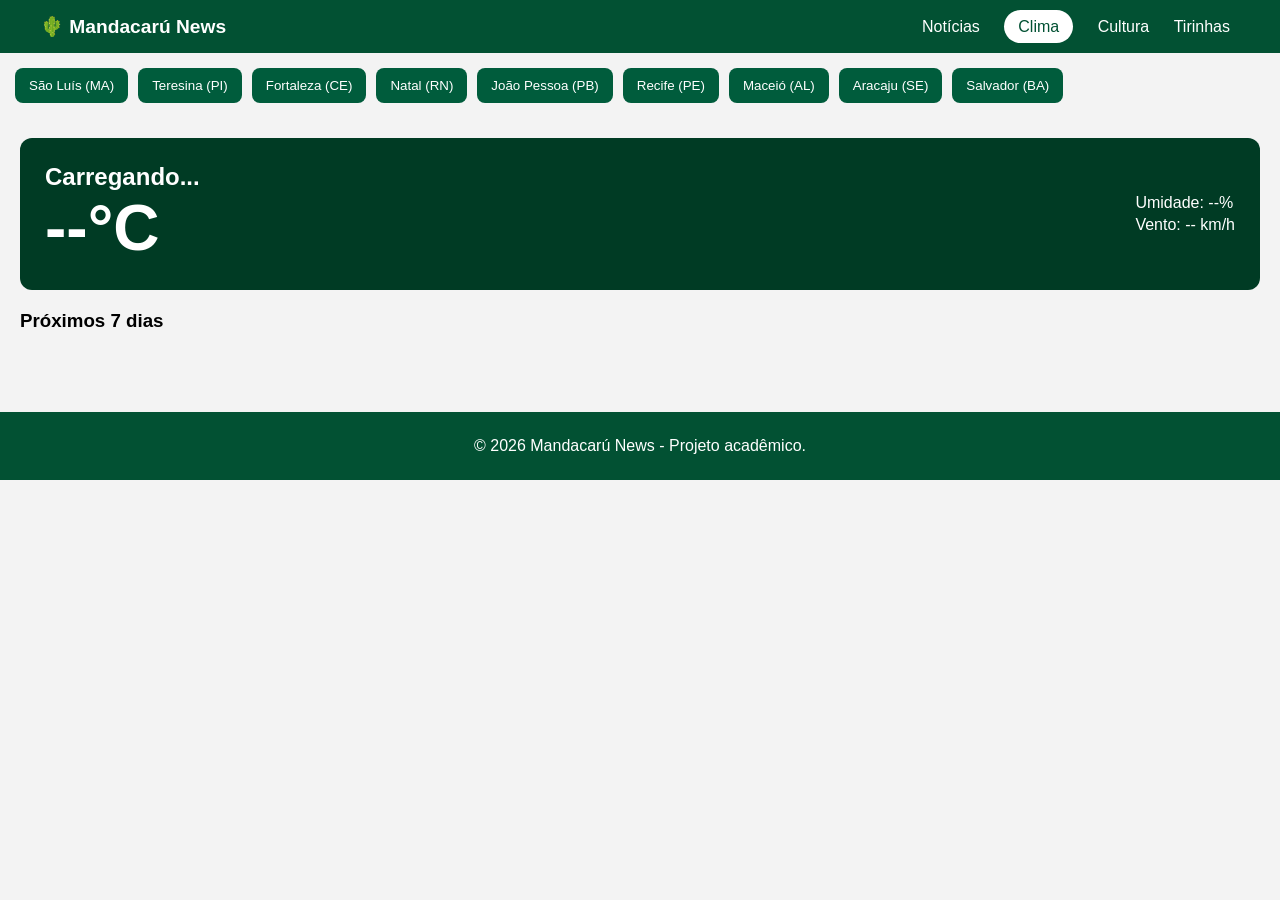
==== mandacaru-news-site/clima.html @ 02eb1157 "unificação de arquivos" ====
<!DOCTYPE html>
<html lang="pt-BR">
<head>
  <meta charset="UTF-8">
  <meta name="viewport" content="width=device-width, initial-scale=1.0">
  <title>Clima Nordeste — Mandacarú News</title>
  <link rel="stylesheet" href="styles.css">
</head>
<body class="pg-clima">

  <header class="header">
    <div class="header__logo">🌵 Mandacarú News</div>
    <nav class="header__nav">
      <a href="home.html">Notícias</a>
      <a href="clima.html" class="active">Clima</a>
      <a href="culinaria.html">Cultura</a>
      <a href="tirinhas.html">Tirinhas</a>
    </nav>
  </header>

  <div id="clima-tabs" class="clima-tabs"></div>

  <div class="clima-card">
    <div>
      <h2 id="clima-cidade">Carregando...</h2>
      <div id="clima-temp" class="clima-card__temp">--°C</div>
    </div>
    <div class="clima-card__info">
      <p>Umidade: <span id="clima-umidade">--</span>%</p>
      <p>Vento: <span id="clima-vento">--</span> km/h</p>
    </div>
  </div>

  <h3 class="clima-subtitulo">Próximos 7 dias</h3>
  <div id="clima-forecast" class="clima-forecast"></div>

  <footer class="footer">
    <p>© 2026 Mandacarú News - Projeto acadêmico.</p>
  </footer>

  <script src="scripts.js"></script>
</body>
</html>
---- mandacaru-news-site/styles.css ----
/* ============================================================
   styles.css — Mandacarú News · CSS unificado
   ============================================================ */

/* ---------- Reset ---------- */
*, *::before, *::after {
  margin: 0;
  padding: 0;
  box-sizing: border-box;
  font-family: Arial, sans-serif;
}

/* ---------- Variáveis ---------- */
:root {
  --verde:     #005c3c;
  --verde-esc: #025133;
  --laranja:   #c56b1f;
  --bg:        #f3f3f3;
  --branco:    #fff;
  --texto:     #222;
}

/* ============================================================
   COMPONENTES GLOBAIS
   ============================================================ */

/* ---------- Header ---------- */
.header {
  background: var(--verde-esc);
  color: var(--branco);
  padding: 15px 40px;
  display: flex;
  justify-content: space-between;
  align-items: center;
}

.header__logo {
  font-size: 1.2rem;
  font-weight: bold;
}

.header__nav a {
  color: var(--branco);
  text-decoration: none;
  margin: 0 10px;
}

.header__nav a.active {
  background: var(--branco);
  color: var(--verde-esc);
  padding: 8px 14px;
  border-radius: 20px;
}

.header__search {
  padding: 6px 12px;
  border: none;
  border-radius: 20px;
  outline: none;
}

/* ---------- Footer ---------- */
.footer {
  background: var(--verde-esc);
  color: var(--branco);
  text-align: center;
  padding: 25px;
  margin-top: 40px;
}

/* ============================================================
   HOME
   ============================================================ */

body.pg-home {
  background: #f4f4f4;
}

/* Hero */
.home-hero {
  height: 420px;
  background: linear-gradient(rgba(0,0,0,.4), rgba(0,0,0,.4)),
              url('https://picsum.photos/1400/600') center/cover no-repeat;
  color: var(--branco);
  display: flex;
  flex-direction: column;
  justify-content: center;
  padding: 60px;
}

.home-hero__titulo {
  font-size: 42px;
}

/* Barra de categorias */
.home-cats {
  background: var(--verde-esc);
  padding: 15px;
  text-align: center;
}

.home-cats__btn {
  margin: 5px;
  padding: 10px 20px;
  border: none;
  border-radius: 20px;
  cursor: pointer;
}

/* Conteúdo principal */
.home-main {
  max-width: 1200px;
  margin: auto;
  padding: 30px;
}

/* Cards de notícias */
.home-card {
  display: flex;
  gap: 20px;
  background: var(--branco);
  margin: 20px 0;
  padding: 15px;
  border-radius: 12px;
}

.home-card__img {
  width: 300px;
  border-radius: 10px;
}

.home-vermais {
  display: block;
  margin: 30px auto;
  padding: 12px 30px;
  cursor: pointer;
}

/* ============================================================
   CLIMA
   ============================================================ */

body.pg-clima {
  background: var(--bg);
}

/* Abas das capitais */
.clima-tabs {
  display: flex;
  gap: 10px;
  overflow-x: auto;
  padding: 15px;
}

.clima-tab {
  background: var(--verde);
  color: var(--branco);
  border: none;
  padding: 10px 14px;
  border-radius: 8px;
  cursor: pointer;
  white-space: nowrap;
}

.clima-tab:hover {
  background: var(--verde-esc);
}

/* Card principal do clima */
.clima-card {
  margin: 20px;
  background: #003b24;
  color: var(--branco);
  padding: 25px;
  border-radius: 12px;
  display: flex;
  justify-content: space-between;
  align-items: center;
}

.clima-card__temp {
  font-size: 64px;
  font-weight: bold;
}

.clima-card__info p {
  margin: 4px 0;
}

/* Previsão dos 7 dias */
.clima-subtitulo {
  padding-left: 20px;
}

.clima-forecast {
  display: grid;
  grid-template-columns: repeat(auto-fit, minmax(120px, 1fr));
  gap: 10px;
  padding: 20px;
}

.clima-forecast__dia {
  background: var(--verde);
  color: var(--branco);
  padding: 12px;
  border-radius: 10px;
  text-align: center;
}

/* ============================================================
   CULTURA (culinária / dança / costumes / gírias)
   ============================================================ */

body.pg-cultura {
  background: var(--bg);
  color: var(--texto);
}

.cultura-main {
  max-width: 1200px;
  margin: auto;
  padding: 30px;
}

.cultura-main h1 {
  margin-bottom: 20px;
}

/* Sub-categorias */
.cultura-subcats {
  display: flex;
  gap: 25px;
  color: var(--laranja);
  font-weight: bold;
  margin-bottom: 30px;
  flex-wrap: wrap;
}

.cultura-subcats__item {
  cursor: pointer;
}

.cultura-subcats__item.ativo {
  text-decoration: underline;
}

/* Grade de cards */
.cultura-cards {
  display: grid;
  grid-template-columns: repeat(auto-fit, minmax(220px, 1fr));
  gap: 20px;
  margin: 20px 0 40px;
}

.cultura-card {
  background: var(--branco);
  border-radius: 12px;
  padding: 10px;
  box-shadow: 0 2px 8px rgba(0,0,0,.1);
}

.cultura-card__img {
  width: 100%;
  height: 150px;
  object-fit: cover;
  border-radius: 10px;
}

.cultura-card h3 {
  margin: 10px 0;
}

/* ============================================================
   PERFIL
   ============================================================ */

body.pg-perfil {
  background: var(--bg);
}

.perfil-container {
  display: grid;
  grid-template-columns: 260px 1fr;
  gap: 20px;
  max-width: 1400px;
  margin: 20px auto;
  padding: 20px;
}

/* Sidebar do perfil */
.perfil-sidebar {
  background: var(--branco);
  border-radius: 12px;
  padding: 20px;
}

.perfil-sidebar__user {
  display: flex;
  gap: 12px;
  align-items: center;
  margin-bottom: 20px;
}

.perfil-sidebar__user img {
  border-radius: 50%;
}

.perfil-sidebar__nav {
  list-style: none;
}

.perfil-sidebar__nav li {
  padding: 14px;
  border-radius: 8px;
  margin-bottom: 10px;
  cursor: pointer;
}

.perfil-sidebar__nav li.active {
  background: #e8ece8;
  font-weight: bold;
}

/* Conteúdo do perfil */
.perfil-content {
  background: var(--branco);
  border-radius: 12px;
  padding: 20px;
}

.perfil-header {
  display: flex;
  align-items: center;
  gap: 15px;
  margin-bottom: 25px;
}

.perfil-header img {
  border-radius: 50%;
}

/* Formulário */
.perfil-form {
  display: grid;
  grid-template-columns: 1fr 1fr;
  gap: 20px;
}

.perfil-form .full {
  grid-column: 1 / -1;
}

.perfil-form label {
  display: block;
  margin-bottom: 6px;
}

.perfil-form input,
.perfil-form select {
  width: 100%;
  padding: 12px;
  border: 1px solid #ddd;
  border-radius: 6px;
}

.perfil-save-btn {
  margin-top: 25px;
  background: var(--verde);
  color: var(--branco);
  border: none;
  padding: 14px 24px;
  border-radius: 10px;
  cursor: pointer;
}

.perfil-save-btn:hover {
  background: var(--verde-esc);
}

/* ============================================================
   TIRINHAS
   ============================================================ */

body.pg-tirinhas {
  background: #f2f2f2;
}

.tirinhas-layout {
  max-width: 1200px;
  margin: auto;
  padding: 30px;
  display: grid;
  grid-template-columns: 3fr 1fr;
  gap: 25px;
}

/* Área dos quadrinhos */
.tirinhas-area {
  background: #e8e8e8;
  padding: 20px;
  border-radius: 10px;
}

.tirinhas-area h1 {
  text-align: center;
  margin-bottom: 15px;
}

.tirinhas-grid {
  display: grid;
  grid-template-columns: 1fr 1fr;
}

.tirinhas-panel {
  height: 180px;
  background: var(--branco);
  border: 1px solid #999;
  display: flex;
  align-items: center;
  justify-content: center;
}

/* Sidebar de séries */
.tirinhas-sidebar {
  background: var(--branco);
  padding: 15px;
  border-radius: 10px;
}

.tirinhas-sidebar h3 {
  margin-bottom: 15px;
}

.tirinhas-sidebar__btn {
  width: 100%;
  padding: 12px;
  margin-bottom: 10px;
  border: none;
  border-radius: 8px;
  background: #f3f3f3;
  cursor: pointer;
}

.tirinhas-sidebar__btn:hover {
  background: #e0e0e0;
}

.tirinhas-sidebar__btn.selected {
  background: var(--verde);
  color: var(--branco);
}

.tirinhas-sidebar__btn.more {
  margin-top: 20px;
}
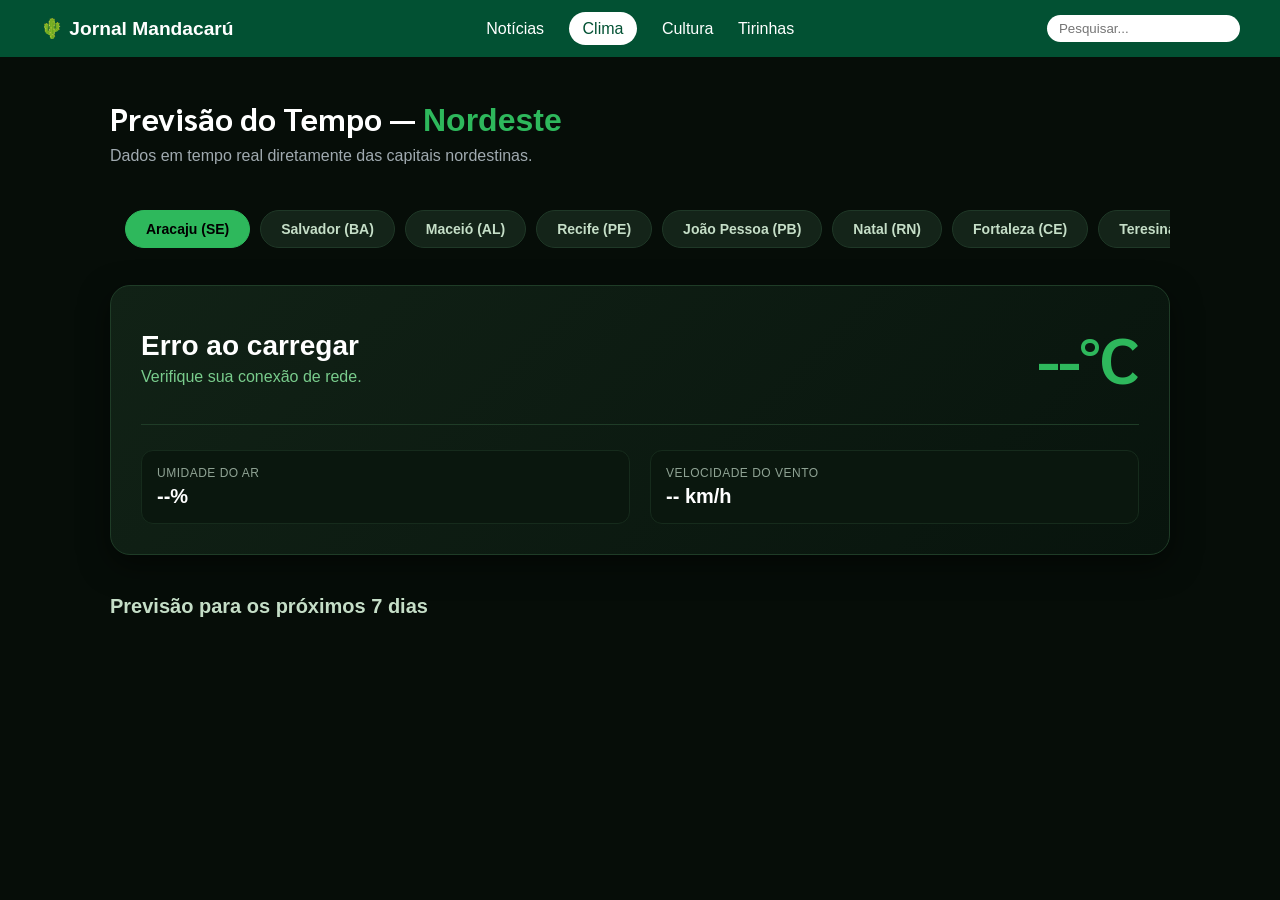
==== commit 0d53a6c1: "Melhoria na aba de Clima + Integração Open-Meteo API" ====
--- a/mandacaru-news-site/clima.html
+++ b/mandacaru-news-site/clima.html
@@ -3,41 +3,60 @@
 <head>
   <meta charset="UTF-8">
   <meta name="viewport" content="width=device-width, initial-scale=1.0">
-  <title>Clima Nordeste — Mandacarú News</title>
+  <title>Clima Nordeste — Jornal Mandacarú</title>
+  <link rel="preconnect" href="https://fonts.googleapis.com" />
+  <link rel="preconnect" href="https://fonts.gstatic.com" crossorigin />
+  <link href="https://fonts.googleapis.com/css2?family=Inter:wght@400;600;700&family=Sarabun:ital,wght@1,700&display=swap" rel="stylesheet" />
   <link rel="stylesheet" href="styles.css">
 </head>
 <body class="pg-clima">
 
   <header class="header">
-    <div class="header__logo">🌵 Mandacarú News</div>
+    <div class="header__logo">🌵 Jornal Mandacarú</div>
     <nav class="header__nav">
       <a href="home.html">Notícias</a>
       <a href="clima.html" class="active">Clima</a>
       <a href="culinaria.html">Cultura</a>
       <a href="tirinhas.html">Tirinhas</a>
     </nav>
+    <input class="header__search" type="text" placeholder="Pesquisar...">
   </header>
 
-  <div id="clima-tabs" class="clima-tabs"></div>
+  <main class="clima-container">
+    <header class="clima-header">
+      <h1>Previsão do Tempo — <span class="color-green">Nordeste</span></h1>
+      <p>Dados em tempo real diretamente das capitais nordestinas.</p>
+    </header>
 
-  <div class="clima-card">
-    <div>
-      <h2 id="clima-cidade">Carregando...</h2>
-      <div id="clima-temp" class="clima-card__temp">--°C</div>
+    <div id="clima-tabs" class="clima-tabs"></div>
+
+    <div class="clima-main-card">
+      <div class="clima-main-info">
+        <div>
+          <h2 id="clima-cidade">Carregando...</h2>
+          <p id="clima-condicao" class="clima-condicao">Buscando dados...</p>
+        </div>
+        <div id="clima-temp" class="clima-temp">--°C</div>
+      </div>
+      
+      <div class="clima-metrics">
+        <div class="metric-box">
+          <span class="metric-label">Umidade do Ar</span>
+          <span id="clima-umidade" class="metric-value">--%</span>
+        </div>
+        <div class="metric-box">
+          <span class="metric-label">Velocidade do Vento</span>
+          <span id="clima-vento" class="metric-value">-- km/h</span>
+        </div>
+      </div>
     </div>
-    <div class="clima-card__info">
-      <p>Umidade: <span id="clima-umidade">--</span>%</p>
-      <p>Vento: <span id="clima-vento">--</span> km/h</p>
-    </div>
-  </div>
 
-  <h3 class="clima-subtitulo">Próximos 7 dias</h3>
-  <div id="clima-forecast" class="clima-forecast"></div>
-
-  <footer class="footer">
-    <p>© 2026 Mandacarú News - Projeto acadêmico.</p>
-  </footer>
+    <section class="clima-forecast-section">
+      <h3>Previsão para os próximos 7 dias</h3>
+      <div id="clima-forecast" class="clima-forecast-grid"></div>
+    </section>
+  </main>
 
   <script src="scripts.js"></script>
 </body>
-</html>
+</html>
--- a/mandacaru-news-site/styles.css
+++ b/mandacaru-news-site/styles.css
@@ -453,3 +453,356 @@
 .tirinhas-sidebar__btn.more {
   margin-top: 20px;
 }
+
+/* ============================================================
+   AUTH (LOGIN E CADASTRO)
+   ============================================================ */
+body.pg-auth {
+  background: #000;
+  font-family: 'Inter', Arial, sans-serif;
+  min-height: 100vh;
+}
+
+.auth-page {
+  display: grid;
+  min-height: 100vh;
+  width: 100%;
+  grid-template-columns: 1fr;
+  overflow: hidden;
+}
+
+@media (min-width: 1024px) {
+  .auth-page {
+    grid-template-columns: 1fr 1fr; /* Divide a tela ao meio no desktop */
+  }
+}
+
+.auth-left {
+  position: relative;
+  display: flex;
+  flex-direction: column;
+  justify-content: center;
+  padding: 40px;
+  color: #fff;
+  background: #041207; /* Fundo verde super escuro simulando o design */
+  z-index: 1;
+}
+
+@media (min-width: 1024px) {
+  .auth-left {
+    padding: 60px 100px;
+  }
+}
+
+.auth-gradient {
+  position: absolute;
+  inset: 0;
+  background: radial-gradient(circle at top left, rgba(8, 122, 45, 0.15), transparent 60%),
+              radial-gradient(circle at bottom right, rgba(8, 122, 45, 0.15), transparent 60%);
+  z-index: -1;
+  pointer-events: none;
+}
+
+.auth-switch-text {
+  font-size: 14px;
+  margin-bottom: 30px;
+  color: #ccc;
+}
+
+.auth-switch-text a {
+  color: #6da370;
+  text-decoration: none;
+  font-weight: 600;
+}
+
+.auth-title {
+  font-family: 'Sarabun', sans-serif;
+  font-size: 46px;
+  font-weight: 700;
+  font-style: italic;
+  line-height: 1.1;
+  margin-bottom: 20px;
+}
+
+.color-red { color: #d61c38; }
+.color-green { color: #2eb85c; }
+
+.auth-tagline {
+  font-size: 18px;
+  color: #d1d1d1;
+  margin-bottom: 40px;
+  line-height: 1.5;
+  max-width: 500px;
+}
+
+.auth-form {
+  display: flex;
+  flex-direction: column;
+  gap: 15px;
+  max-width: 450px;
+}
+
+.auth-input {
+  width: 100%;
+  padding: 16px 20px;
+  border-radius: 12px;
+  border: none;
+  background: #c5dec7; /* Verde claro dos inputs do protótipo */
+  color: #333;
+  font-size: 16px;
+  outline: none;
+  transition: box-shadow 0.2s;
+}
+
+.auth-input::placeholder {
+  color: #556b57;
+}
+
+.auth-input:focus {
+  box-shadow: 0 0 0 3px rgba(46, 184, 92, 0.4);
+}
+
+.auth-forgot {
+  text-align: right;
+  margin-top: -5px;
+}
+
+.auth-forgot-btn {
+  background: none;
+  border: none;
+  color: #a3cfa6;
+  cursor: pointer;
+  font-size: 13px;
+}
+
+.auth-submit-btn {
+  margin-top: 10px;
+  padding: 16px;
+  border-radius: 12px;
+  border: none;
+  background: #096a35; /* Verde escuro do botão */
+  color: #fff;
+  font-size: 16px;
+  font-weight: bold;
+  cursor: pointer;
+  transition: background 0.2s;
+}
+
+.auth-submit-btn:hover {
+  background: #064d26;
+}
+
+.auth-submit-btn:disabled {
+  opacity: 0.7;
+  cursor: not-allowed;
+}
+
+.auth-error-msg {
+  display: none;
+  color: #ff6b6b;
+  font-size: 14px;
+  margin-top: -5px;
+}
+
+.auth-right {
+  display: none;
+}
+
+@media (min-width: 1024px) {
+  .auth-right {
+    display: block;
+    height: 100vh;
+  }
+  .auth-right img {
+    width: 100%;
+    height: 100%;
+    object-fit: cover;
+  }
+}
+
+/* ============================================================
+   PÁGINA DE CLIMA (WEATHER DASHBOARD)
+   ============================================================ */
+body.pg-clima {
+  background: #060d08; /* Fundo escuro */
+  color: #fff;
+  min-height: 100vh;
+}
+
+.clima-container {
+  max-width: 1100px;
+  margin: 0 auto;
+  padding: 40px 20px;
+}
+
+.clima-header {
+  margin-bottom: 30px;
+}
+
+.clima-header h1 {
+  font-family: 'Sarabun', sans-serif;
+  font-size: 32px;
+  margin-bottom: 8px;
+}
+
+.clima-header p {
+  color: #a0aab0;
+  font-size: 16px;
+}
+
+/* Área de Rolagem das Abas das Capitais */
+.clima-tabs {
+  display: flex;
+  gap: 10px;
+  overflow-x: auto;
+  padding-bottom: 12px;
+  margin-bottom: 25px;
+  scrollbar-width: thin;
+}
+
+.clima-tabs::-webkit-scrollbar {
+  height: 6px;
+}
+
+.clima-tabs::-webkit-scrollbar-thumb {
+  background: #2eb85c;
+  border-radius: 4px;
+}
+
+.clima-tab-btn {
+  background: #142419;
+  color: #c5dec7;
+  border: 1px solid #1f3827;
+  padding: 10px 20px;
+  border-radius: 20px;
+  cursor: pointer;
+  white-space: nowrap;
+  font-size: 14px;
+  font-weight: 600;
+  transition: all 0.2s ease;
+}
+
+.clima-tab-btn:hover {
+  background: #1d3625;
+}
+
+.clima-tab-btn.active {
+  background: #2eb85c;
+  color: #000;
+  border-color: #2eb85c;
+}
+
+/* Card Principal */
+.clima-main-card {
+  background: linear-gradient(135deg, #112216 0%, #08140d 100%);
+  border: 1px solid #1f3c27;
+  border-radius: 20px;
+  padding: 30px;
+  box-shadow: 0 10px 30px rgba(0,0,0,0.5);
+  margin-bottom: 40px;
+}
+
+.clima-main-info {
+  display: flex;
+  justify-content: space-between;
+  align-items: center;
+  border-bottom: 1px solid #1f3c27;
+  padding-bottom: 25px;
+  margin-bottom: 25px;
+}
+
+#clima-cidade {
+  font-size: 28px;
+  font-weight: 700;
+  margin-bottom: 6px;
+}
+
+.clima-condicao {
+  font-size: 16px;
+  color: #79cc8c;
+}
+
+.clima-temp {
+  font-size: 64px;
+  font-weight: 700;
+  font-family: 'Sarabun', sans-serif;
+  color: #2eb85c;
+}
+
+/* Métricas Extra (Vento / Umidade) */
+.clima-metrics {
+  display: grid;
+  grid-template-columns: 1fr 1fr;
+  gap: 20px;
+}
+
+.metric-box {
+  background: #0a170e;
+  border: 1px solid #162b1c;
+  padding: 15px;
+  border-radius: 12px;
+  display: flex;
+  flex-direction: column;
+  gap: 5px;
+}
+
+.metric-label {
+  font-size: 12px;
+  color: #8fa394;
+  text-transform: uppercase;
+  letter-spacing: 0.5px;
+}
+
+.metric-value {
+  font-size: 20px;
+  font-weight: 600;
+}
+
+/* Grade de Previsão Semanal */
+.clima-forecast-section h3 {
+  font-size: 20px;
+  margin-bottom: 20px;
+  color: #c5dec7;
+}
+
+.clima-forecast-grid {
+  display: grid;
+  grid-template-columns: repeat(auto-fit, minmax(130px, 1fr));
+  gap: 15px;
+}
+
+.clima-forecast-card {
+  background: #0e1c12;
+  border: 1px solid #1a3321;
+  padding: 20px 15px;
+  border-radius: 16px;
+  text-align: center;
+  display: flex;
+  flex-direction: column;
+  gap: 8px;
+}
+
+.forecast-day {
+  font-size: 14px;
+  font-weight: 600;
+  color: #a0aab0;
+}
+
+.forecast-icon {
+  font-size: 28px;
+  margin: 5px 0;
+}
+
+.forecast-temps {
+  font-size: 14px;
+}
+
+.forecast-max {
+  color: #ff6b6b;
+  font-weight: 600;
+  margin-right: 5px;
+}
+
+.forecast-min {
+  color: #4dadf7;
+}
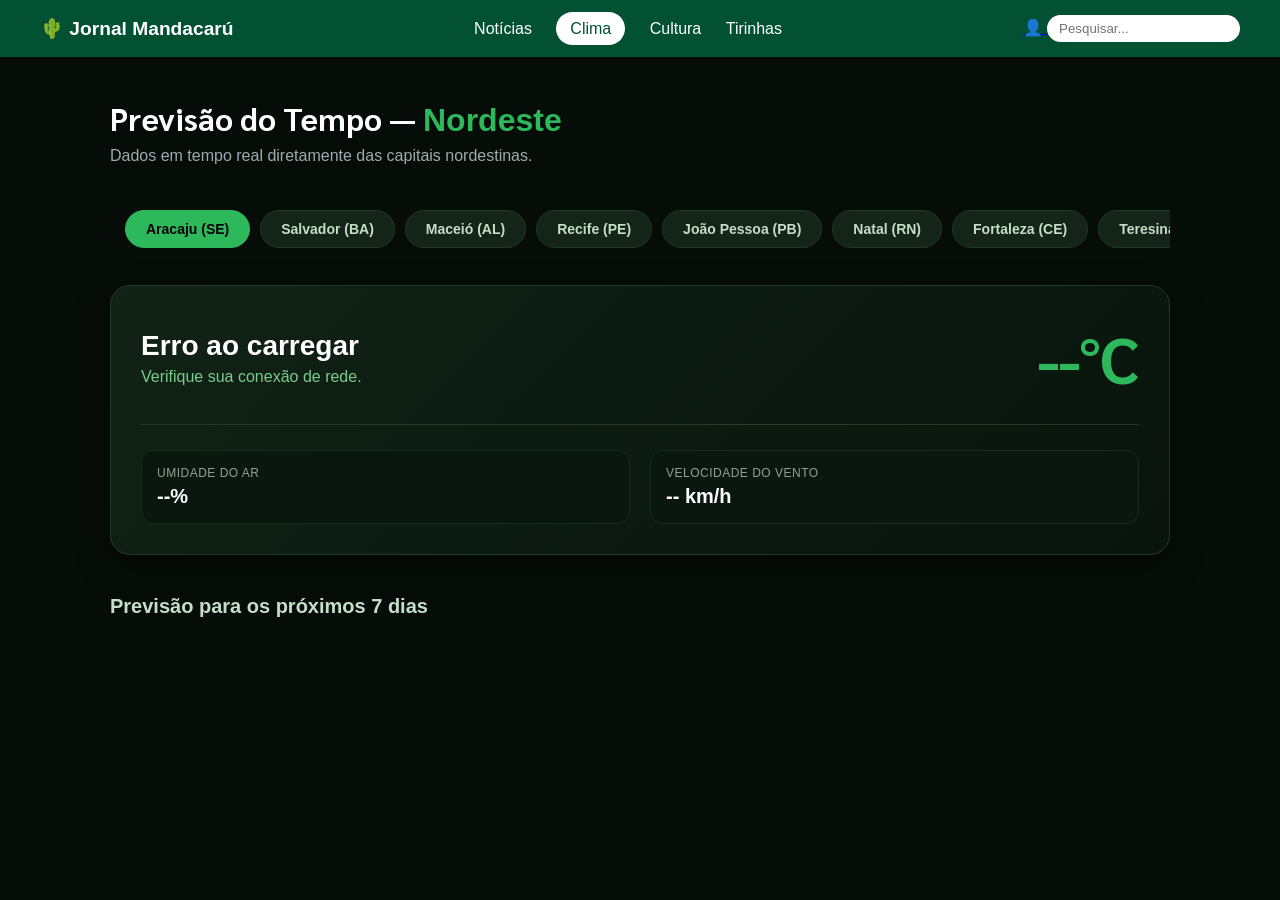
==== commit 646d7f71: "Integração Pefil + CSS Dark" ====
--- a/mandacaru-news-site/clima.html
+++ b/mandacaru-news-site/clima.html
@@ -16,10 +16,21 @@
     <nav class="header__nav">
       <a href="home.html">Notícias</a>
       <a href="clima.html" class="active">Clima</a>
-      <a href="culinaria.html">Cultura</a>
+      <a href="cultura.html">Cultura</a>
       <a href="tirinhas.html">Tirinhas</a>
     </nav>
-    <input class="header__search" type="text" placeholder="Pesquisar...">
+    
+    <div class="header__actions">
+      <a href="perfil.html" class="header__perfil">
+        👤
+      </a>
+
+      <input
+        class="header__search"
+        type="text"
+        placeholder="Pesquisar..."
+      >
+    </div>
   </header>
 
   <main class="clima-container">
--- a/mandacaru-news-site/styles.css
+++ b/mandacaru-news-site/styles.css
@@ -208,173 +208,390 @@
 }
 
 /* ============================================================
-   CULTURA (culinária / dança / costumes / gírias)
+   PÁGINA DE CULTURA (DARK THEME)
    ============================================================ */
-
 body.pg-cultura {
-  background: var(--bg);
-  color: var(--texto);
-}
-
-.cultura-main {
+  background: #060d08; /* Mesmo fundo escuro do Clima e Tirinhas */
+  color: #fff;
+  min-height: 100vh;
+}
+
+.cultura-layout {
   max-width: 1200px;
-  margin: auto;
-  padding: 30px;
-}
-
-.cultura-main h1 {
-  margin-bottom: 20px;
-}
-
-/* Sub-categorias */
-.cultura-subcats {
-  display: flex;
+  margin: 0 auto;
+  padding: 50px 20px;
+}
+
+.cultura-hero {
+  text-align: center;
+  margin-bottom: 50px;
+}
+
+.cultura-hero h1 {
+  font-family: 'Sarabun', sans-serif;
+  font-size: 38px;
+  color: #2eb85c;
+  margin-bottom: 15px;
+}
+
+.cultura-hero p {
+  color: #a0aab0;
+  font-size: 16px;
+  max-width: 600px;
+  margin: 0 auto;
+}
+
+/* Abas de Navegação (Pills) */
+.cultura-tabs {
+  display: flex;
+  justify-content: center;
+  gap: 15px;
+  margin-bottom: 40px;
+  flex-wrap: wrap;
+}
+
+.cultura-tab-btn {
+  background: #0a170e;
+  border: 1px solid #162b1c;
+  color: #c5dec7;
+  padding: 12px 28px;
+  border-radius: 30px;
+  cursor: pointer;
+  font-weight: 600;
+  font-size: 15px;
+  transition: all 0.3s ease;
+}
+
+.cultura-tab-btn:hover {
+  background: #142419;
+  border-color: #2eb85c;
+  color: #fff;
+}
+
+.cultura-tab-btn.active {
+  background: #2eb85c;
+  color: #000;
+  border-color: #2eb85c;
+  box-shadow: 0 4px 15px rgba(46, 184, 92, 0.4);
+}
+
+/* Área de Conteúdo */
+.cultura-content h2 {
+  font-family: 'Sarabun', sans-serif;
+  font-size: 26px;
+  color: #fff;
+  margin-bottom: 25px;
+  border-bottom: 1px solid #1f3c27;
+  padding-bottom: 15px;
+}
+
+.cultura-grid {
+  display: grid;
+  grid-template-columns: repeat(auto-fill, minmax(280px, 1fr));
   gap: 25px;
-  color: var(--laranja);
-  font-weight: bold;
-  margin-bottom: 30px;
-  flex-wrap: wrap;
-}
-
-.cultura-subcats__item {
-  cursor: pointer;
-}
-
-.cultura-subcats__item.ativo {
-  text-decoration: underline;
-}
-
-/* Grade de cards */
-.cultura-cards {
-  display: grid;
-  grid-template-columns: repeat(auto-fit, minmax(220px, 1fr));
-  gap: 20px;
-  margin: 20px 0 40px;
-}
-
+}
+
+/* Estilo dos Cards de Cultura */
 .cultura-card {
-  background: var(--branco);
-  border-radius: 12px;
-  padding: 10px;
-  box-shadow: 0 2px 8px rgba(0,0,0,.1);
+  background: #0a170e;
+  border: 1px solid #162b1c;
+  border-radius: 16px;
+  overflow: hidden;
+  transition: transform 0.3s, box-shadow 0.3s;
+  display: flex;
+  flex-direction: column;
+}
+
+.cultura-card:hover {
+  transform: translateY(-5px);
+  box-shadow: 0 8px 25px rgba(0,0,0,0.6);
+  border-color: #1f3c27;
 }
 
 .cultura-card__img {
   width: 100%;
-  height: 150px;
+  height: 220px;
   object-fit: cover;
-  border-radius: 10px;
+  border-bottom: 1px solid #162b1c;
+}
+
+/* Ajuste para quando o card não tiver imagem (Gírias) */
+.cultura-card.no-img .cultura-card__body {
+  padding-top: 30px;
+}
+
+.cultura-card__body {
+  padding: 25px;
+  flex-grow: 1;
+  display: flex;
+  flex-direction: column;
 }
 
 .cultura-card h3 {
-  margin: 10px 0;
-}
-
-/* ============================================================
+  color: #2eb85c;
+  font-size: 18px;
+  margin-bottom: 12px;
+}
+
+.cultura-card p {
+  color: #a0aab0;
+  font-size: 14px;
+  line-height: 1.6;
+}
+
+/* ==========================================================
    PERFIL
-   ============================================================ */
+   ========================================================== */
 
 body.pg-perfil {
-  background: var(--bg);
-}
-
-.perfil-container {
-  display: grid;
-  grid-template-columns: 260px 1fr;
-  gap: 20px;
-  max-width: 1400px;
-  margin: 20px auto;
-  padding: 20px;
-}
-
-/* Sidebar do perfil */
+    background: #060d08;
+    color: #fff;
+}
+
+.perfil-page {
+    width: min(1400px, 95%);
+    margin: 25px auto;
+}
+
+.perfil-shell {
+    background: #0a170e;
+    border: 1px solid #162b1c;
+    border-radius: 20px;
+    min-height: 640px;
+    overflow: hidden;
+    display: grid;
+    grid-template-columns: 280px 1fr;
+    box-shadow: 0 10px 30px rgba(0,0,0,.5);
+}
+
+/* ==========================
+   SIDEBAR
+   ========================== */
+
 .perfil-sidebar {
-  background: var(--branco);
-  border-radius: 12px;
-  padding: 20px;
+    padding: 20px;
+    border-right: 1px solid #162b1c;
+    background: #08120c;
 }
 
 .perfil-sidebar__user {
-  display: flex;
-  gap: 12px;
-  align-items: center;
-  margin-bottom: 20px;
+    display: flex;
+    align-items: center;
+    gap: 12px;
+    padding-bottom: 18px;
+    border-bottom: 1px solid #162b1c;
+    margin-bottom: 18px;
 }
 
 .perfil-sidebar__user img {
-  border-radius: 50%;
+    width: 58px;
+    height: 58px;
+    border-radius: 50%;
+    object-fit: cover;
+    border: 3px solid #2eb85c;
+}
+
+.perfil-sidebar__user h3 {
+    font-size: 16px;
+    color: #fff;
+}
+
+.perfil-sidebar__user p {
+    font-size: 13px;
+    color: #a0aab0;
 }
 
 .perfil-sidebar__nav {
-  list-style: none;
-}
-
-.perfil-sidebar__nav li {
-  padding: 14px;
-  border-radius: 8px;
-  margin-bottom: 10px;
-  cursor: pointer;
-}
-
-.perfil-sidebar__nav li.active {
-  background: #e8ece8;
-  font-weight: bold;
-}
-
-/* Conteúdo do perfil */
+    display: flex;
+    flex-direction: column;
+    gap: 10px;
+}
+
+.perfil-sidebar__item {
+    width: 100%;
+    border: none;
+    background: transparent;
+    display: flex;
+    align-items: center;
+    gap: 12px;
+    padding: 14px;
+    border-radius: 12px;
+    color: #d8e6db;
+    cursor: pointer;
+    transition: .2s;
+    text-align: left;
+}
+
+.perfil-sidebar__item:hover {
+    background: #142419;
+}
+
+.perfil-sidebar__item.active {
+    background: #2eb85c;
+    color: #000;
+    font-weight: 700;
+    box-shadow: 0 4px 12px rgba(46,184,92,.3);
+}
+
+.perfil-sidebar__item-arrow {
+    margin-left: auto;
+}
+
+.perfil-sidebar__item-icon {
+    font-size: 18px;
+}
+
+/* ==========================
+   CONTEÚDO
+   ========================== */
+
 .perfil-content {
-  background: var(--branco);
-  border-radius: 12px;
-  padding: 20px;
+    padding: 30px;
+    background: #0a170e;
 }
 
 .perfil-header {
-  display: flex;
-  align-items: center;
-  gap: 15px;
-  margin-bottom: 25px;
-}
-
-.perfil-header img {
-  border-radius: 50%;
-}
-
-/* Formulário */
+    display: flex;
+    align-items: center;
+    gap: 20px;
+    margin-bottom: 35px;
+}
+
+.perfil-header__avatar-wrap {
+    position: relative;
+}
+
+.perfil-header__avatar-wrap img {
+    width: 95px;
+    height: 95px;
+    border-radius: 50%;
+    object-fit: cover;
+    border: 4px solid #2eb85c;
+}
+
+.perfil-avatar-edit {
+    position: absolute;
+    bottom: 0;
+    right: 0;
+    width: 30px;
+    height: 30px;
+    border: none;
+    border-radius: 50%;
+    background: #2eb85c;
+    color: #000;
+    font-weight: bold;
+    cursor: pointer;
+}
+
+.perfil-header h1 {
+    font-size: 40px;
+    color: #fff;
+    margin-bottom: 4px;
+}
+
+.perfil-header p {
+    color: #a0aab0;
+}
+
+/* ==========================
+   FORMULÁRIO
+   ========================== */
+
 .perfil-form {
-  display: grid;
-  grid-template-columns: 1fr 1fr;
-  gap: 20px;
-}
-
-.perfil-form .full {
-  grid-column: 1 / -1;
-}
-
-.perfil-form label {
-  display: block;
-  margin-bottom: 6px;
-}
-
-.perfil-form input,
-.perfil-form select {
-  width: 100%;
-  padding: 12px;
-  border: 1px solid #ddd;
-  border-radius: 6px;
-}
+    display: grid;
+    grid-template-columns: repeat(2, 1fr);
+    gap: 22px;
+}
+
+.perfil-field {
+    display: flex;
+    flex-direction: column;
+    gap: 8px;
+}
+
+.perfil-field--full {
+    grid-column: 1 / -1;
+}
+
+.perfil-field label {
+    color: #c5dec7;
+    font-size: 14px;
+    font-weight: 600;
+}
+
+.perfil-field input,
+.perfil-field select {
+    width: 100%;
+    height: 50px;
+    padding: 0 15px;
+    border-radius: 10px;
+    border: 1px solid #1f3827;
+    background: #142419;
+    color: #fff;
+    font-size: 14px;
+    transition: .2s;
+}
+
+.perfil-field input:focus,
+.perfil-field select:focus {
+    outline: none;
+    border-color: #2eb85c;
+    box-shadow: 0 0 0 3px rgba(46,184,92,.2);
+}
+
+.perfil-form__actions {
+    grid-column: 1 / -1;
+}
+
+/* ==========================
+   BOTÃO
+   ========================== */
 
 .perfil-save-btn {
-  margin-top: 25px;
-  background: var(--verde);
-  color: var(--branco);
-  border: none;
-  padding: 14px 24px;
-  border-radius: 10px;
-  cursor: pointer;
+    border: none;
+    border-radius: 14px;
+    background: #2eb85c;
+    color: #000;
+    padding: 14px 28px;
+    font-size: 15px;
+    font-weight: 700;
+    cursor: pointer;
+    box-shadow: 0 4px 15px rgba(46,184,92,.4);
+    transition: .2s;
 }
 
 .perfil-save-btn:hover {
-  background: var(--verde-esc);
+    transform: translateY(-2px);
+    background: #3fd66e;
+}
+
+/* ==========================
+   RESPONSIVO
+   ========================== */
+
+@media (max-width: 900px) {
+
+    .perfil-shell {
+        grid-template-columns: 1fr;
+    }
+
+    .perfil-sidebar {
+        border-right: none;
+        border-bottom: 1px solid #162b1c;
+    }
+
+    .perfil-form {
+        grid-template-columns: 1fr;
+    }
+
+    .perfil-header {
+        flex-direction: column;
+        text-align: center;
+    }
+
+    .perfil-header h1 {
+        font-size: 30px;
+    }
 }
 
 /* ============================================================
@@ -805,4 +1022,262 @@
 
 .forecast-min {
   color: #4dadf7;
+}
+
+/*Notícias */
+
+/* ---------- Fundo da página ---------- */
+body.pg-detalhe {
+  background: var(--bg);
+}
+
+/* ---------- Área central da página ---------- */
+.detalhe-container {
+  max-width: 1100px;
+  margin: 30px auto;
+  padding: 0 20px;
+}
+
+/* ---------- Caixa branca que envolve tudo ---------- */
+.detalhe-caixa {
+  background: var(--branco);
+  border-radius: 12px;
+  padding: 40px;
+}
+
+/* ---------- Título da notícia ---------- */
+.detalhe-titulo {
+  font-size: 26px;
+  font-weight: bold;
+  text-align: center;
+  color: var(--texto);
+  margin-bottom: 25px;
+  line-height: 1.4;
+}
+
+/* ---------- Foto principal ---------- */
+.detalhe-foto {
+  width: 100%;
+  height: 340px;
+  object-fit: cover;
+  border-radius: 10px;
+  display: block;
+  margin-bottom: 30px;
+}
+
+/* ---------- Texto em duas colunas ---------- */
+.detalhe-colunas {
+  display: grid;
+  grid-template-columns: 1fr 1fr;
+  gap: 35px;
+  margin-bottom: 25px;
+}
+
+.detalhe-paragrafo {
+  font-size: 15px;
+  color: #555;
+  line-height: 1.75;
+  text-align: justify;
+  margin-bottom: 15px;
+}
+
+/* ---------- Rodapé da notícia (bandeiras + curtidas) ---------- */
+.detalhe-rodape {
+  display: flex;
+  align-items: center;
+  justify-content: space-between;
+  padding-top: 18px;
+  border-top: 1px solid #e0e0e0;
+}
+
+/* Três quadradinhos coloridos */
+.detalhe-bandeiras {
+  display: flex;
+  gap: 4px;
+}
+
+.bandeira {
+  width: 20px;
+  height: 13px;
+  border-radius: 2px;
+  display: inline-block;
+}
+
+.bandeira-verde   { background: #388e3c; }
+.bandeira-amarela { background: #fdd835; }
+.bandeira-vermelha{ background: #e53935; }
+
+/* Botões de salvar e curtir */
+.detalhe-acoes {
+  display: flex;
+  align-items: center;
+  gap: 10px;
+}
+
+.btn-salvar {
+  background: none;
+  border: none;
+  cursor: pointer;
+  color: #888;
+  font-size: 20px;
+  padding: 6px;
+  border-radius: 6px;
+}
+
+.btn-salvar:hover {
+  color: var(--verde);
+}
+
+.btn-curtir {
+  background: none;
+  border: none;
+  cursor: pointer;
+  color: #e53935;
+  font-size: 15px;
+  font-weight: bold;
+  display: flex;
+  align-items: center;
+  gap: 5px;
+  padding: 6px 10px;
+  border-radius: 6px;
+}
+
+.btn-curtir:hover {
+  background: #fdecea;
+}
+
+/* ============================================================
+   PÁGINA DE TIRINHAS (COMIC STRIPS DASHBOARD) - ATUALIZADO
+   ============================================================ */
+body.pg-tirinhas {
+  background: #060d08;
+  color: #fff;
+  min-height: 100vh;
+}
+
+.tirinhas-layout {
+  max-width: 1350px; /* Aumentamos a largura máxima do container global */
+  margin: 0 auto;
+  padding: 40px 20px;
+  display: grid;
+  grid-template-columns: 1fr;
+  gap: 30px;
+}
+
+@media (min-width: 992px) {
+  .tirinhas-layout {
+    grid-template-columns: 3.5fr 1fr; /* Dá muito mais destaque e espaço para a área da tirinha */
+  }
+}
+
+/* Área de Leitura */
+.tirinhas-area {
+  background: linear-gradient(135deg, #0e1c12 0%, #060e09 100%);
+  border: 1px solid #1f3c27;
+  border-radius: 20px;
+  padding: 35px;
+  box-shadow: 0 10px 30px rgba(0, 0, 0, 0.5);
+  height: fit-content; /* Garante que o container cresça junto com a tirinha */
+}
+
+.tirinhas-view-header {
+  border-bottom: 1px solid #1f3c27;
+  padding-bottom: 20px;
+  margin-bottom: 30px;
+}
+
+.tirinhas-view-header h1 {
+  font-family: 'Sarabun', sans-serif;
+  font-size: 32px;
+  font-weight: 700;
+  color: #2eb85c;
+  margin-bottom: 6px;
+}
+
+.tirinhas-view-header p {
+  color: #a0aab0;
+  font-size: 15px;
+}
+
+/* Feed das Tirinhas (Alinhamento Vertical Completo) */
+.tirinhas-grid {
+  display: flex;
+  flex-direction: column; /* Organiza as tirinhas uma abaixo da outra, sem esmagar */
+  gap: 25px;
+  width: 100%;
+}
+
+.tirinhas-panel {
+  background: #040a05;
+  border: 2px solid #162b1c;
+  border-radius: 16px;
+  overflow: hidden;
+  box-shadow: 0 6px 20px rgba(0,0,0,0.4);
+  transition: transform 0.2s, border-color 0.2s;
+  width: 100%;
+  height: auto; /* REMOVE qualquer altura fixa antiga que cortava a imagem */
+  display: block;
+}
+
+.tirinhas-panel:hover {
+  transform: translateY(-2px);
+  border-color: #2eb85c;
+}
+
+/* Ajuste Cirúrgico da Imagem */
+.tirinhas-panel img {
+  width: 100%;
+  height: auto; /* Deixa a altura se ajustar proporcionalmente ao tamanho real da imagem */
+  display: block;
+  object-fit: contain; /* Mantém a proporção original sem cortes indesejados */
+}
+
+/* Sidebar e Botões */
+.tirinhas-sidebar {
+  background: #0a170e;
+  border: 1px solid #162b1c;
+  border-radius: 20px;
+  padding: 25px;
+  height: fit-content;
+  position: sticky; /* O menu lateral acompanha a rolagem se a tirinha for muito longa */
+  top: 20px;
+}
+
+.tirinhas-sidebar h3 {
+  font-size: 18px;
+  color: #c5dec7;
+  margin-bottom: 20px;
+  border-bottom: 1px solid #162b1c;
+  padding-bottom: 10px;
+}
+
+.tirinhas-menu-lista {
+  display: flex;
+  flex-direction: column;
+  gap: 12px;
+}
+
+.tirinhas-sidebar__btn {
+  background: #142419;
+  color: #c5dec7;
+  border: 1px solid #1f3827;
+  padding: 14px 18px;
+  border-radius: 12px;
+  cursor: pointer;
+  font-size: 14px;
+  font-weight: 600;
+  text-align: left;
+  transition: all 0.2s ease;
+}
+
+.tirinhas-sidebar__btn:hover {
+  background: #1d3625;
+  color: #fff;
+}
+
+.tirinhas-sidebar__btn.selected {
+  background: #2eb85c;
+  color: #000;
+  border-color: #2eb85c;
+  box-shadow: 0 4px 12px rgba(46, 184, 92, 0.3);
 }
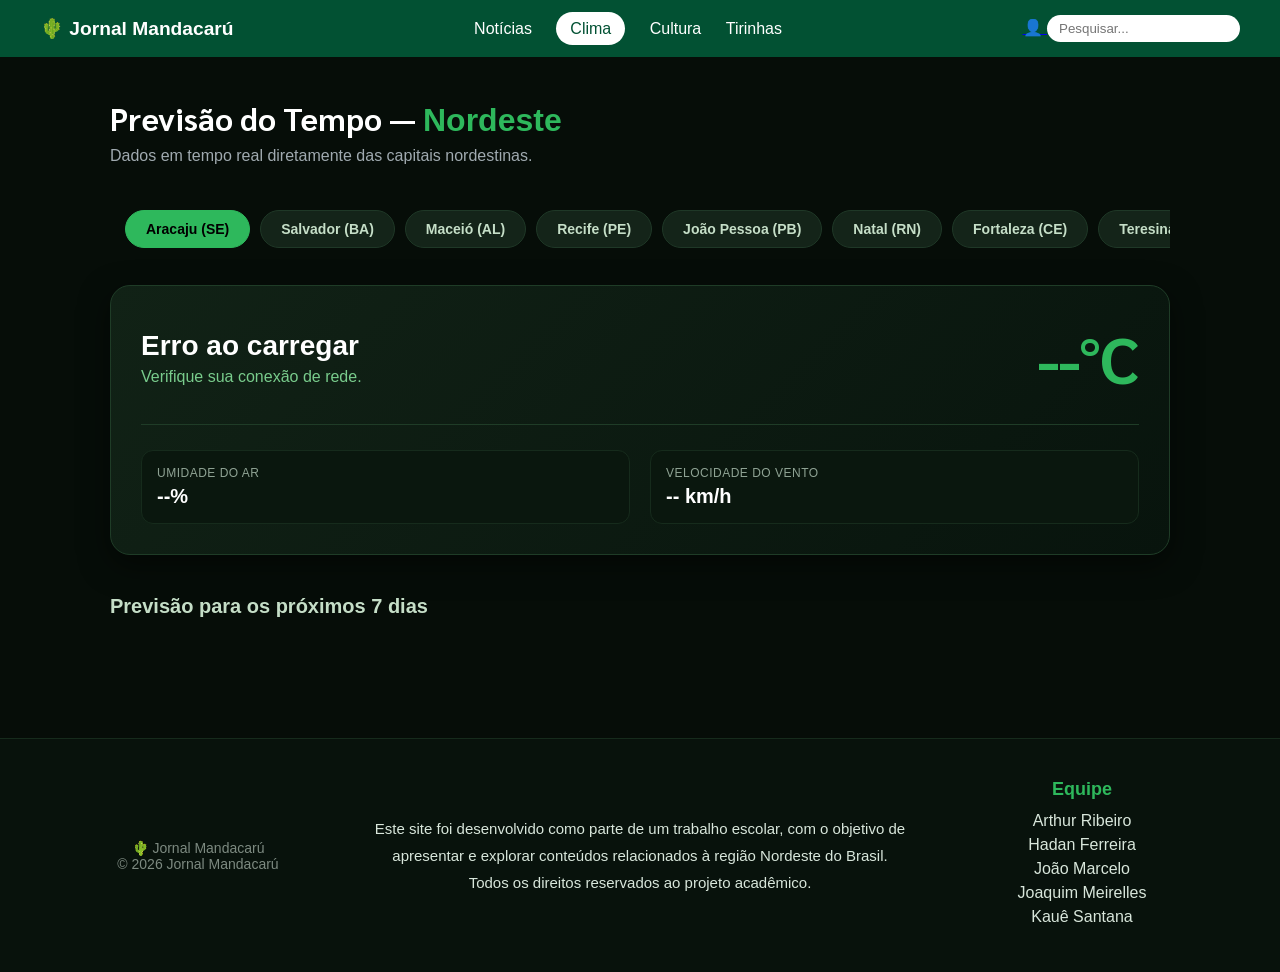
==== commit ac95a335: "footer + reorganização do projeto" ====
--- a/mandacaru-news-site/clima.html
+++ b/mandacaru-news-site/clima.html
@@ -68,6 +68,37 @@
     </section>
   </main>
 
+  <footer class="footer">
+      <div class="footer__logo">
+          <p>🌵 Jornal Mandacarú</p>
+          <p>© 2026 Jornal Mandacarú</p>
+      </div>
+
+      <div class="footer__info">
+          <p>
+              Este site foi desenvolvido como parte de um trabalho escolar,
+              com o objetivo de apresentar e explorar conteúdos relacionados
+              à região Nordeste do Brasil.
+          </p>
+
+          <p>
+              Todos os direitos reservados ao projeto acadêmico.
+          </p>
+      </div>
+
+      <div class="footer__grupo">
+          <h4>Equipe</h4>
+
+          <ul>
+              <li>Arthur Ribeiro</li>
+              <li>Hadan Ferreira</li>
+              <li>João Marcelo</li>
+              <li>Joaquim Meirelles</li>
+              <li>Kauê Santana</li>
+          </ul>
+      </div>
+  </footer>
+
   <script src="scripts.js"></script>
 </body>
 </html>
--- a/mandacaru-news-site/styles.css
+++ b/mandacaru-news-site/styles.css
@@ -59,13 +59,90 @@
   outline: none;
 }
 
-/* ---------- Footer ---------- */
+/* ==========================================================
+   FOOTER
+   ========================================================== */
+
 .footer {
-  background: var(--verde-esc);
-  color: var(--branco);
-  text-align: center;
-  padding: 25px;
-  margin-top: 40px;
+    margin-top: 60px;
+    background: #08120c;
+    border-top: 1px solid #162b1c;
+    padding: 40px 5%;
+    display: grid;
+    grid-template-columns: 1fr 2fr 1fr;
+    gap: 40px;
+    align-items: center;
+}
+
+.footer__logo {
+    display: flex;
+    flex-direction: column;
+    align-items: center;
+    text-align: center;
+}
+
+.footer__logo img {
+    width: 120px;
+    margin-bottom: 10px;
+}
+
+.footer__logo p {
+    color: #7d8a81;
+    font-size: 14px;
+}
+
+.footer__info {
+    text-align: center;
+}
+
+.footer__info p {
+    color: #d8e6db;
+    line-height: 1.8;
+    font-size: 15px;
+}
+
+.footer__grupo {
+    text-align: center;
+}
+
+.footer__grupo h4 {
+    color: #2eb85c;
+    margin-bottom: 12px;
+    font-size: 18px;
+}
+
+.footer__grupo ul {
+    list-style: none;
+    padding: 0;
+    margin: 0;
+}
+
+.footer__grupo li {
+    color: #d8e6db;
+    margin: 6px 0;
+    transition: .2s;
+}
+
+.footer__grupo li:hover {
+    color: #2eb85c;
+}
+
+/* ==========================
+   RESPONSIVO
+   ========================== */
+
+@media (max-width: 900px) {
+
+    .footer {
+        grid-template-columns: 1fr;
+        text-align: center;
+    }
+
+    .footer__logo,
+    .footer__info,
+    .footer__grupo {
+        justify-self: center;
+    }
 }
 
 /* ============================================================
@@ -79,8 +156,8 @@
 /* Hero */
 .home-hero {
   height: 420px;
-  background: linear-gradient(rgba(0,0,0,.4), rgba(0,0,0,.4)),
-              url('https://picsum.photos/1400/600') center/cover no-repeat;
+  background: linear-gradient(rgba(0, 0, 0, .4), rgba(0, 0, 0, .4)),
+    url('https://picsum.photos/1400/600') center/cover no-repeat;
   color: var(--branco);
   display: flex;
   flex-direction: column;
@@ -1046,7 +1123,7 @@
 }
 
 /* ---------- Título da notícia ---------- */
-.detalhe-titulo {
+.Ntitulo {
   font-size: 26px;
   font-weight: bold;
   text-align: center;
@@ -1056,7 +1133,7 @@
 }
 
 /* ---------- Foto principal ---------- */
-.detalhe-foto {
+.Nfoto {
   width: 100%;
   height: 340px;
   object-fit: cover;
@@ -1073,7 +1150,7 @@
   margin-bottom: 25px;
 }
 
-.detalhe-paragrafo {
+.paragrafo1 {
   font-size: 15px;
   color: #555;
   line-height: 1.75;
@@ -1081,6 +1158,62 @@
   margin-bottom: 15px;
 }
 
+.paragrafo2 {
+  font-size: 15px;
+  color: #555;
+  line-height: 1.75;
+  text-align: justify;
+  margin-bottom: 15px;
+}
+
+.paragrafo3 {
+  font-size: 15px;
+  color: #555;
+  line-height: 1.75;
+  text-align: justify;
+  margin-bottom: 15px;
+}
+
+.paragrafo4 {
+  font-size: 15px;
+  color: #555;
+  line-height: 1.75;
+  text-align: justify;
+  margin-bottom: 15px;
+}
+
+.paragrafo5 {
+  font-size: 15px;
+  color: #555;
+  line-height: 1.75;
+  text-align: justify;
+  margin-bottom: 15px;
+}
+
+.paragrafo6 {
+  font-size: 15px;
+  color: #555;
+  line-height: 1.75;
+  text-align: justify;
+  margin-bottom: 15px;
+}
+
+.paragrafo7 {
+  font-size: 15px;
+  color: #555;
+  line-height: 1.75;
+  text-align: justify;
+  margin-bottom: 15px;
+}
+
+.paragrafo8 {
+  font-size: 15px;
+  color: #555;
+  line-height: 1.75;
+  text-align: justify;
+  margin-bottom: 15px;
+}
+
 /* ---------- Rodapé da notícia (bandeiras + curtidas) ---------- */
 .detalhe-rodape {
   display: flex;
@@ -1103,9 +1236,17 @@
   display: inline-block;
 }
 
-.bandeira-verde   { background: #388e3c; }
-.bandeira-amarela { background: #fdd835; }
-.bandeira-vermelha{ background: #e53935; }
+.bandeira-verde {
+  background: #388e3c;
+}
+
+.bandeira-amarela {
+  background: #fdd835;
+}
+
+.bandeira-vermelha {
+  background: #e53935;
+}
 
 /* Botões de salvar e curtir */
 .detalhe-acoes {
@@ -1144,6 +1285,82 @@
 
 .btn-curtir:hover {
   background: #fdecea;
+}
+
+/* Botão ativo na barra de categorias */
+.home-cats__btn.ativo {
+  background: var(--branco);
+  color: var(--verde-esc);
+  font-weight: bold;
+}
+
+/* Card de notícia */
+.home-card {
+  display: flex;
+  gap: 20px;
+  background: var(--branco);
+  margin: 20px 0;
+  padding: 15px;
+  border-radius: 12px;
+  box-shadow: 0 2px 8px rgba(0,0,0,0.08);
+}
+
+/* Foto do card */
+.home-card__img {
+  width: 280px;
+  height: 180px;
+  object-fit: cover;
+  border-radius: 10px;
+  flex-shrink: 0;
+}
+
+/* Conteúdo textual do card */
+.home-card__conteudo {
+  display: flex;
+  flex-direction: column;
+  gap: 8px;
+  justify-content: center;
+}
+
+/* Tag de categoria (ex: "esporte", "cultura") */
+.home-card__tag {
+  font-size: 12px;
+  font-weight: bold;
+  text-transform: uppercase;
+  color: var(--laranja);
+  letter-spacing: 0.5px;
+}
+
+/* Título da notícia no card */
+.home-card__titulo {
+  font-size: 17px;
+  color: var(--texto);
+  line-height: 1.4;
+}
+
+/* Primeiro parágrafo resumido */
+.home-card__resumo {
+  font-size: 14px;
+  color: #666;
+  line-height: 1.6;
+
+  /* Limita a 3 linhas com reticências */
+  display: -webkit-box;
+  -webkit-box-orient: vertical;
+  overflow: hidden;
+}
+
+/* Botão "Ler mais" */
+.home-card__link {
+  margin-top: 4px;
+  color: var(--verde);
+  font-weight: bold;
+  font-size: 14px;
+  text-decoration: none;
+}
+
+.home-card__link:hover {
+  text-decoration: underline;
 }
 
 /* ============================================================
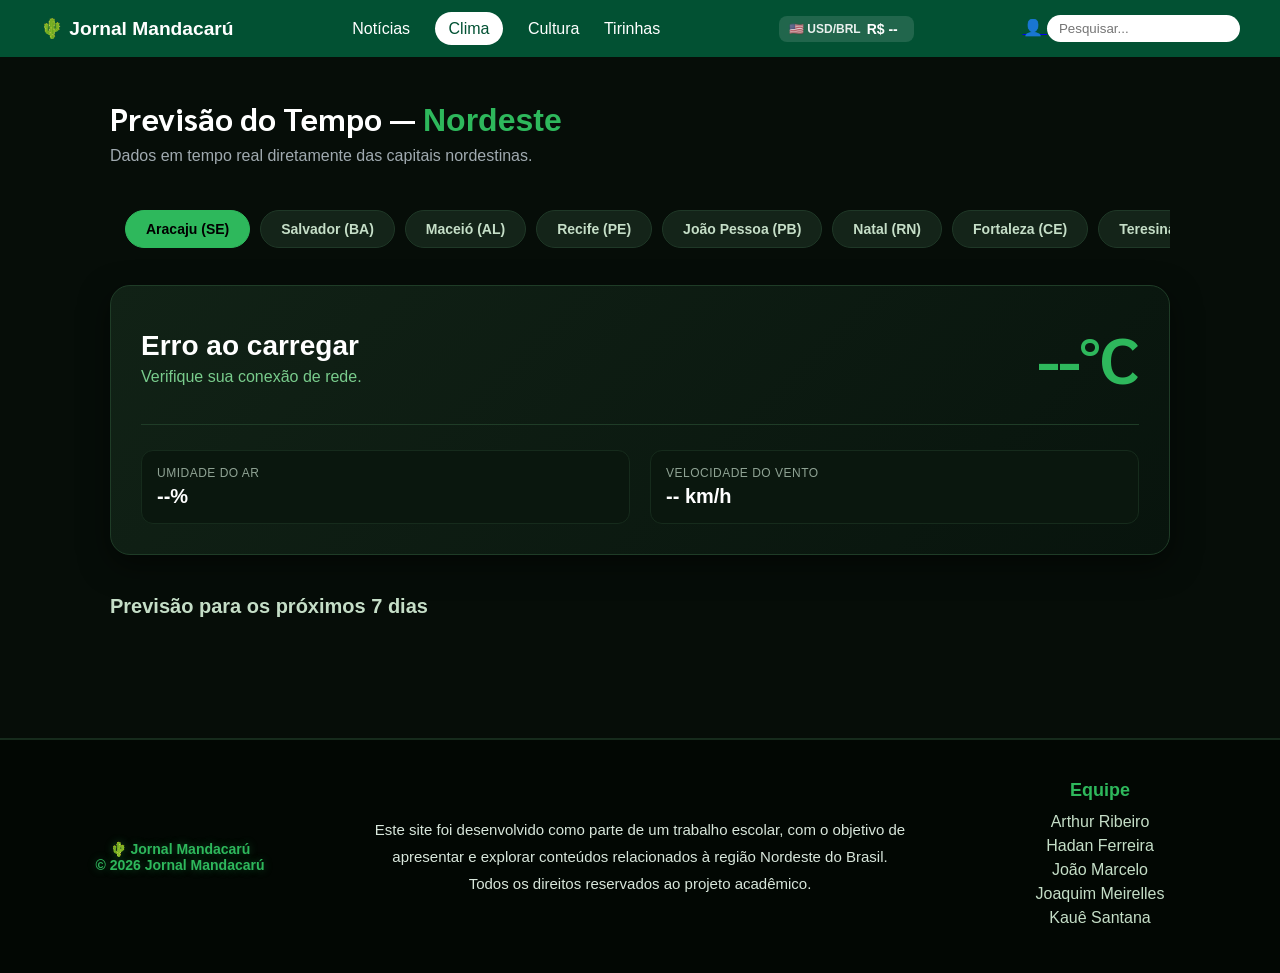
==== commit 135cebb2: "Fina?" ====
--- a/mandacaru-news-site/clima.html
+++ b/mandacaru-news-site/clima.html
@@ -20,6 +20,12 @@
       <a href="tirinhas.html">Tirinhas</a>
     </nav>
     
+    <div id="cotacao-dolar">
+      <span class="cotacao-par">🇺🇸 USD/BRL</span>
+      <span id="cotacao-valor">R$ --</span>
+      <span id="cotacao-variacao"></span>
+    </div>
+
     <div class="header__actions">
       <a href="perfil.html" class="header__perfil">
         👤
@@ -31,6 +37,7 @@
         placeholder="Pesquisar..."
       >
     </div>
+
   </header>
 
   <main class="clima-container">
--- a/mandacaru-news-site/styles.css
+++ b/mandacaru-news-site/styles.css
@@ -146,71 +146,257 @@
 }
 
 /* ============================================================
-   HOME
+   ESTILIZAÇÃO DARK NEON — HOME & NOTÍCIAS
    ============================================================ */
 
+/* Ajustes Globais para o Header nas páginas Dark */
+.pg-home .header, .pg-detalhe .header {
+  background: #020703 !important;
+  border-bottom: 2px solid #162b1c;
+  padding: 15px 40px;
+}
+
+.pg-home .header__logo, .pg-detalhe .header__logo {
+  color: #2eb85c !important;
+  text-shadow: 0 0 10px rgba(46, 184, 92, 0.6);
+}
+
+.pg-home .header__nav a, .pg-detalhe .header__nav a {
+  color: #c5dec7 !important;
+  transition: all 0.2s ease;
+}
+
+.pg-home .header__nav a:hover, .pg-detalhe .header__nav a:hover {
+  color: #fff !important;
+}
+
+.pg-home .header__nav a.active, .pg-detalhe .header__nav a.active {
+  background: #2eb85c !important;
+  color: #000 !important;
+  box-shadow: 0 0 12px rgba(46, 184, 92, 0.5);
+  font-weight: bold;
+}
+
+.pg-home .header__search, .pg-detalhe .header__search {
+  background: #142419 !important;
+  border: 1px solid #1f3827 !important;
+  color: #fff !important;
+  border-radius: 20px;
+  padding: 8px 16px;
+}
+
+.pg-home .header__search::placeholder, .pg-detalhe .header__search::placeholder {
+  color: #556b57 !important;
+}
+
+/* ------------------ HOME (pg-home) ------------------ */
 body.pg-home {
-  background: #f4f4f4;
-}
-
-/* Hero */
+  background-color: #040a05;
+  color: #c5dec7;
+}
+
 .home-hero {
-  height: 420px;
-  background: linear-gradient(rgba(0, 0, 0, .4), rgba(0, 0, 0, .4)),
-    url('https://picsum.photos/1400/600') center/cover no-repeat;
-  color: var(--branco);
-  display: flex;
-  flex-direction: column;
+  background: linear-gradient(135deg, #0a170e 0%, #040a05 100%);
+  border-bottom: 1px solid #162b1c;
+  padding: 60px 20px;
+  text-align: center;
+}
+
+.home-hero__titulo {
+  color: #2eb85c;
+  text-shadow: 0 0 15px rgba(46, 184, 92, 0.7);
+  font-size: 2.5rem;
+  font-weight: 700;
+  margin-bottom: 12px;
+}
+
+.home-hero p {
+  color: #8fa394;
+  font-size: 1.1rem;
+}
+
+/* Categorias */
+.home-cats {
+  display: flex;
   justify-content: center;
-  padding: 60px;
-}
-
-.home-hero__titulo {
-  font-size: 42px;
-}
-
-/* Barra de categorias */
-.home-cats {
-  background: var(--verde-esc);
-  padding: 15px;
-  text-align: center;
+  gap: 12px;
+  padding: 25px 20px;
+  background: #040a05;
 }
 
 .home-cats__btn {
-  margin: 5px;
-  padding: 10px 20px;
-  border: none;
+  background: #142419;
+  color: #c5dec7;
+  border: 1px solid #1f3827;
+  padding: 10px 22px;
+  border-radius: 25px;
+  cursor: pointer;
+  font-size: 14px;
+  font-weight: 600;
+  transition: all 0.2s ease;
+}
+
+.home-cats__btn:hover {
+  background: #1d3625;
+  color: #fff;
+  border-color: #2eb85c;
+}
+
+.home-cats__btn.ativo {
+  background: #2eb85c;
+  color: #000;
+  border-color: #2eb85c;
+  box-shadow: 0 0 12px rgba(46, 184, 92, 0.4);
+}
+
+/* Seção Principal de Notícias */
+.home-main h2 {
+  color: #2eb85c;
+  font-size: 22px;
+  margin: 30px 40px 15px 40px;
+  text-transform: uppercase;
+  letter-spacing: 0.5px;
+}
+
+/* Cards de Notícias (Caso renderizados via HTML ou JS) */
+.home-card {
+  background: #0a170e;
+  border: 1px solid #162b1c;
+  border-radius: 16px;
+  padding: 20px;
+  margin: 15px 40px 25px 40px;
+  display: flex;
+  gap: 25px;
+  box-shadow: 0 6px 20px rgba(0, 0, 0, 0.4);
+  transition: transform 0.2s, border-color 0.2s;
+}
+
+.home-card:hover {
+  transform: translateY(-3px);
+  border-color: #2eb85c;
+  box-shadow: 0 6px 22px rgba(46, 184, 92, 0.2);
+}
+
+.home-card__img {
+  border-radius: 10px;
+  max-width: 240px;
+  object-fit: cover;
+  border: 1px solid #162b1c;
+}
+
+.home-card h3 {
+  color: #fff;
+  font-size: 20px;
+  margin-bottom: 8px;
+}
+
+.home-card p {
+  color: #8fa394;
+  line-height: 1.5;
+}
+
+
+/* ------------------ NOTÍCIAS (pg-detalhe) ------------------ */
+body.pg-detalhe {
+  background-color: #040a05;
+  color: #c5dec7;
+}
+
+.detalhe-container {
+  max-width: 1100px;
+  margin: 40px auto;
+  padding: 0 20px;
+}
+
+.detalhe-caixa {
+  background: #0a170e;
+  border: 1px solid #162b1c;
   border-radius: 20px;
+  padding: 40px;
+  box-shadow: 0 8px 30px rgba(0, 0, 0, 0.5);
+}
+
+.Ntitulo {
+  color: #fff;
+  font-size: 2.4rem;
+  font-weight: 700;
+  line-height: 1.3;
+  margin-bottom: 25px;
+  text-shadow: 0 2px 10px rgba(0,0,0,0.5);
+}
+
+.Nfoto {
+  width: 100%;
+  max-height: 480px;
+  object-fit: cover;
+  border-radius: 14px;
+  border: 1px solid #162b1c;
+  margin-bottom: 35px;
+  box-shadow: 0 4px 15px rgba(0,0,0,0.3);
+}
+
+.detalhe-colunas {
+  font-size: 1.1rem;
+  line-height: 1.75;
+  color: #c5dec7;
+}
+
+.detalhe-colunas p {
+  margin-bottom: 22px;
+}
+
+/* Rodapé e Botões de Ação */
+.detalhe-rodape {
+  margin-top: 40px;
+  padding-top: 25px;
+  border-top: 1px solid #162b1c;
+  display: flex;
+  justify-content: space-between;
+  align-items: center;
+}
+
+.btn-salvar, .btn-curtir {
+  background: #142419;
+  color: #c5dec7;
+  border: 1px solid #1f3827;
+  padding: 12px 20px;
+  border-radius: 12px;
   cursor: pointer;
-}
-
-/* Conteúdo principal */
-.home-main {
-  max-width: 1200px;
-  margin: auto;
-  padding: 30px;
-}
-
-/* Cards de notícias */
-.home-card {
-  display: flex;
-  gap: 20px;
-  background: var(--branco);
-  margin: 20px 0;
-  padding: 15px;
-  border-radius: 12px;
-}
-
-.home-card__img {
-  width: 300px;
-  border-radius: 10px;
-}
-
-.home-vermais {
-  display: block;
-  margin: 30px auto;
-  padding: 12px 30px;
-  cursor: pointer;
+  font-size: 15px;
+  font-weight: 600;
+  transition: all 0.2s ease;
+}
+
+.btn-salvar:hover, .btn-curtir:hover {
+  background: #1d3625;
+  color: #fff;
+  border-color: #2eb85c;
+  box-shadow: 0 0 10px rgba(46, 184, 92, 0.3);
+}
+
+
+/* ------------------ FOOTER GLOBAL NEON ------------------ */
+.footer {
+  background: #020703 !important;
+  border-top: 2px solid #162b1c !important;
+  color: #8fa394 !important;
+  padding: 40px;
+  margin-top: 60px;
+}
+
+.footer__logo p {
+  color: #2eb85c;
+  font-weight: bold;
+  text-shadow: 0 0 8px rgba(46, 184, 92, 0.4);
+}
+
+.footer__grupo h4 {
+  color: #2eb85c;
+  margin-bottom: 12px;
+}
+
+.footer__grupo ul li {
+  color: #c5dec7;
 }
 
 /* ============================================================
@@ -1497,4 +1683,49 @@
   color: #000;
   border-color: #2eb85c;
   box-shadow: 0 4px 12px rgba(46, 184, 92, 0.3);
+}
+
+/* Cotação */
+
+/* Widget que aparece no header */
+#cotacao-dolar {
+  display: flex;
+  align-items: center;
+  gap: 6px;
+  background: rgba(255, 255, 255, 0.12);
+  border-radius: 8px;
+  padding: 5px 10px;
+  font-size: 13px;
+  color: var(--branco);
+  white-space: nowrap;
+}
+
+/* Bandeira + par de moedas */
+.cotacao-par {
+  display: flex;
+  align-items: center;
+  gap: 5px;
+  font-weight: bold;
+  font-size: 12px;
+  opacity: 0.9;
+}
+
+/* Valor do dólar (ex: R$ 5,15) */
+#cotacao-valor {
+  font-weight: bold;
+  font-size: 14px;
+}
+
+/* Variação quando está subindo — verde claro */
+.cotacao-alta {
+  color: #69f0ae;
+  font-size: 12px;
+  font-weight: bold;
+}
+
+/* Variação quando está caindo — vermelho claro */
+.cotacao-baixa {
+  color: #ff6b6b;
+  font-size: 12px;
+  font-weight: bold;
 }
